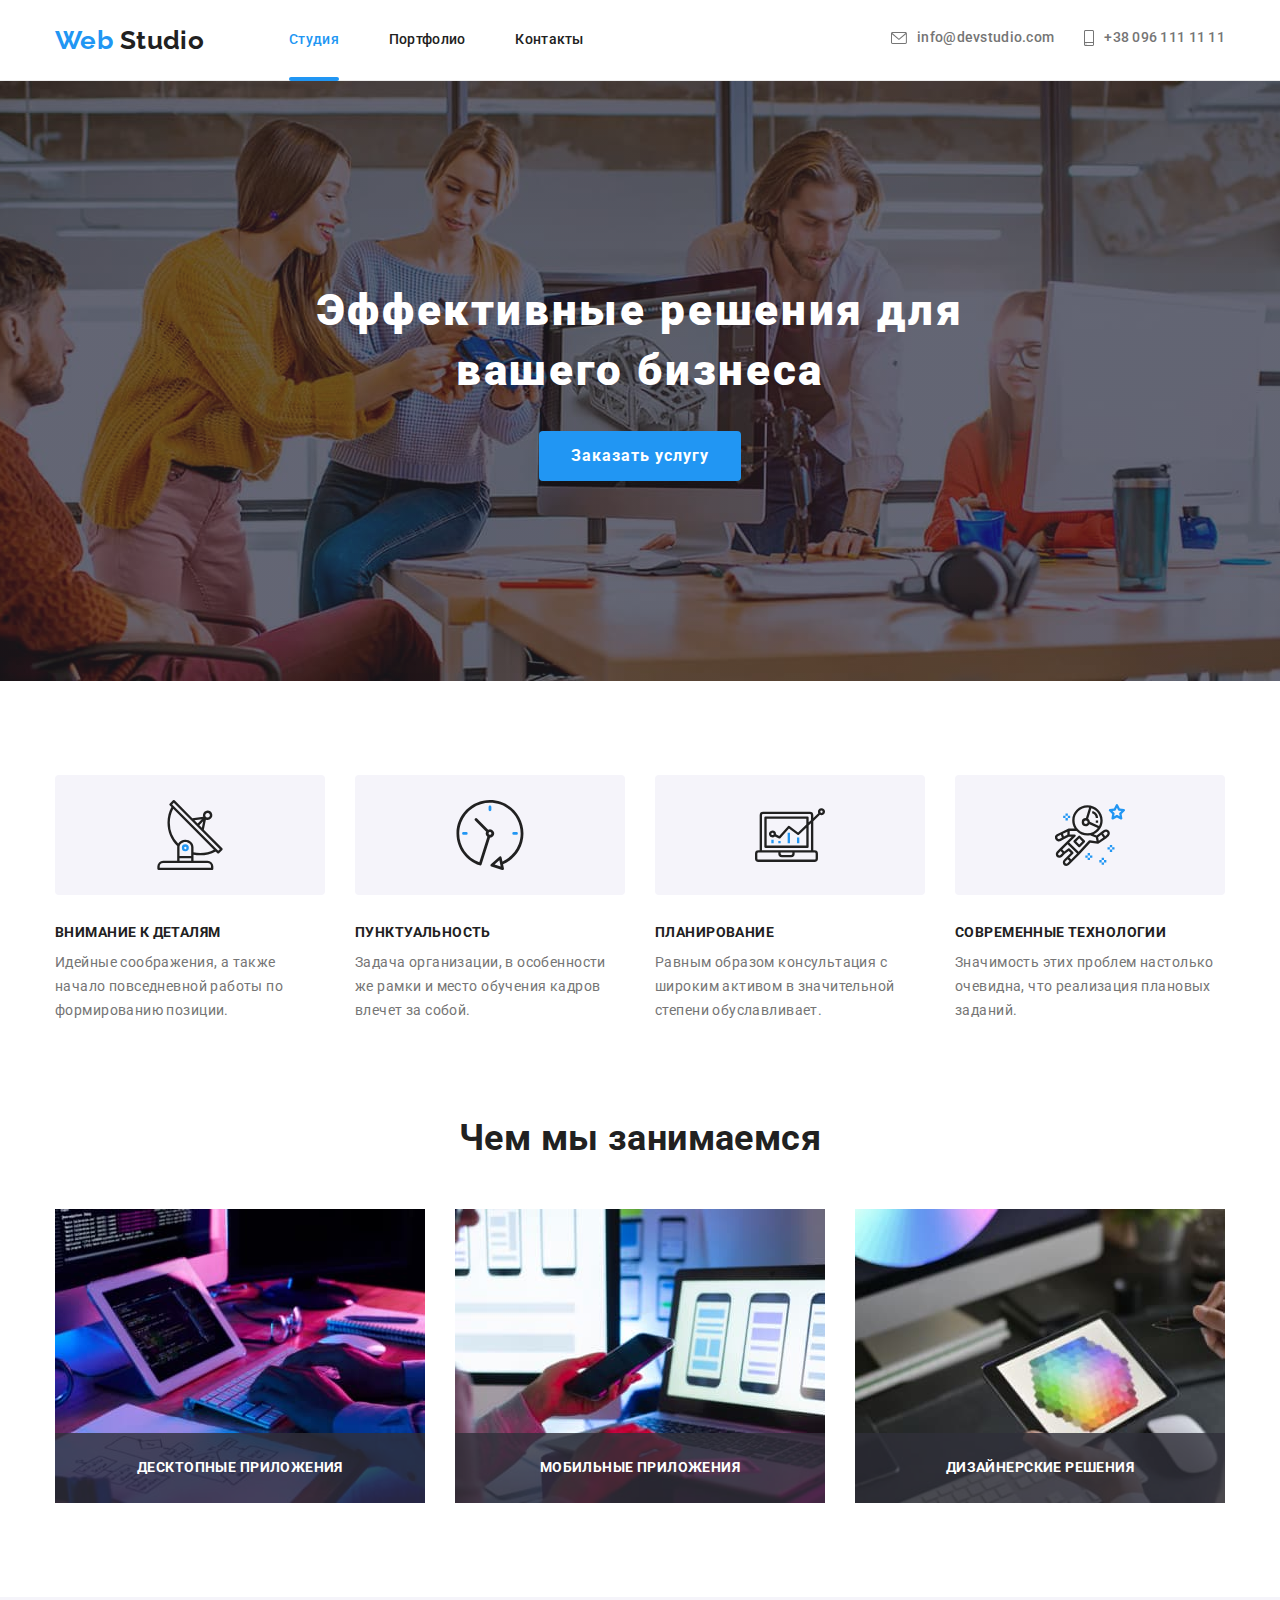
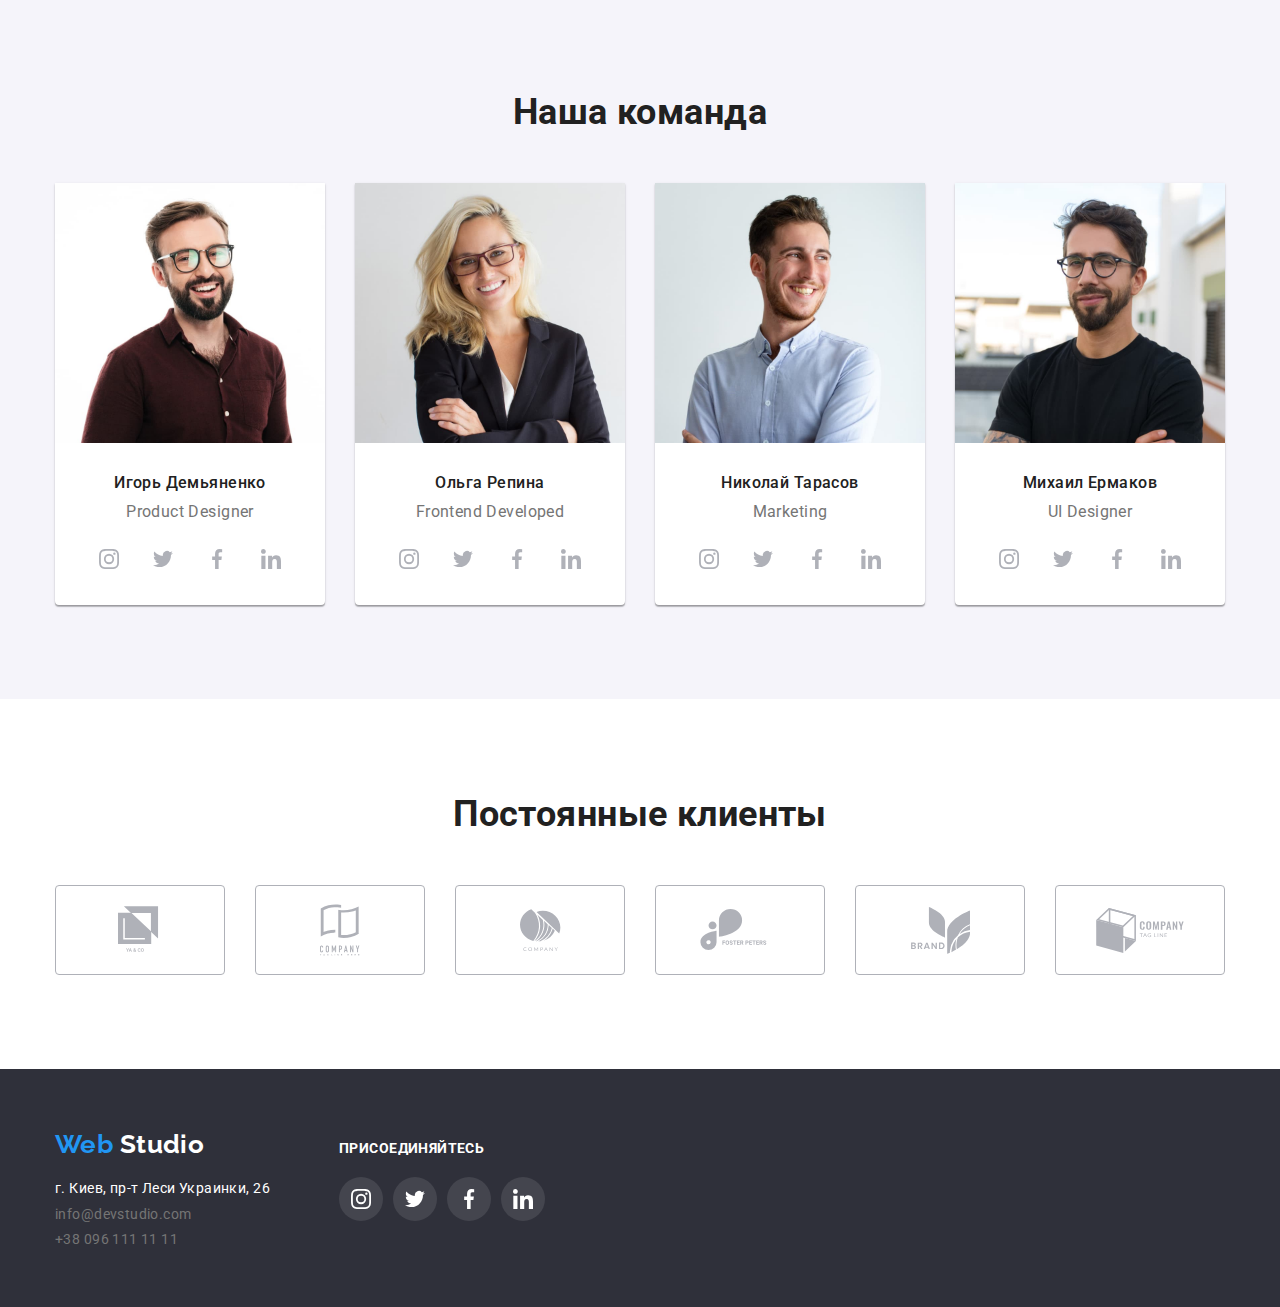
==== index.html @ 9956367d "Summary" ====
<!DOCTYPE html>
<html lang="ru">

<head>
  <meta charset="UTF-8">
  <meta name="viewport" content="width=device-width, initial-scale=1.0">
  <title>Студия</title>
  <link href="https://fonts.googleapis.com/css2?family=Raleway:wght@700&family=Roboto:wght@400;500;700;900&display=swap" rel="stylesheet">
  <link rel="stylesheet" href="https://cdnjs.cloudflare.com/ajax/libs/modern-normalize/0.7.0/modern-normalize.min.css">
  <link rel="stylesheet" href="./css/style.css">
  <script src="https://ajax.googleapis.com/ajax/libs/jquery/3.5.1/jquery.min.js"></script>
  <script src="./js/active-script.js"></script>
</head>

<body>
  <!-- Шапка сайта  -->
  <header class="page-header">

    <nav>
      <div class="container main-cont">
        <a href="./index.html" title="Logo" class="logo reset-link" lang="en"><span class="logo-color">Web</span> Studio</a>

        <ul class="menu reset-ul">
          <li class="items"><a href="./index.html" class="menu-link reset-link">Студия</a></li>
          <li class="items"><a href="./portfolio.html" class="menu-link reset-link">Портфолио</a></li>
          <li class="items"><a href="./" class="menu-link reset-link">Контакты</a></li>
        </ul>

        <ul class="contact reset-ul">
          <li class="items">
            <a href="mailto:info@devstudio.com" class="contact-link reset-link" lang="en">
              <svg class="icon-envelope">
                <use href="./images/sprite.svg#icon-envelope"></use>
              </svg> <span>info@devstudio.com</span></a>
          </li>
          <li class="items">
            <a href="tel:+380961111111" class="contact-link reset-link">
              <svg class="icon-smartphone">
                <use href="./images/sprite.svg#icon-smartphone"></use>
              </svg> <span>+38 096 111 11 11</span></a>
          </li>

        </ul>
      </div>
    </nav>
    <div class="header-line"></div>
  </header>
  <!-- Уникальный контент -->
  <main>
    <!-- Герой -->

    <section class="hero">
      <div class="hero-wrap">
        <h1 class="hero-title reset">
        Эффективные решения для вашего бизнеса
    </h1>

        <button type="button" class="button reset-button" data-modal-open>Заказать услугу</button>
      </div>
    </section>

    <section class="feature">
      <div class="container">
        <h2 class="reset-h indent visually-hidden">Особенности</h2>
        <ul class="feature-list reset-ul ">
          <li class="items">
            <div class="icon-items">
              <svg width="70" height="70">
                <use href="./images/sprite.svg#icon-antenna"></use>
              </svg>
            </div>

            <p class="feature-desc reset-p">Внимание к деталям</p>

            <p class="feature-text reset-p"> Идейные соображения, а также начало повседневной работы по формированию позиции.
            </p>
          </li>
          <li class="items">
            <div class="icon-items">
              <svg width="70" height="70">
                <use href="./images/sprite.svg#icon-clock"></use>
              </svg>
            </div>
            <p class="feature-desc reset-p">Пунктуальность</p>
            <p class="feature-text reset-p">
              Задача организации, в особенности же рамки и место обучения кадров влечет за собой.
            </p>
          </li>
          <li class="items">
            <div class="icon-items">
              <svg width="70" height="70">
                <use href="./images/sprite.svg#icon-diagram"></use>
              </svg>
            </div>
            <p class="feature-desc reset-p">Планирование</p>
            <p class="feature-text reset-p"> Равным образом консультация с широким активом в значительной степени обуславливает.
            </p>
          </li>
          <li class="items">
            <div class="icon-items">
              <svg width="70" height="70">
                <use href="./images/sprite.svg#icon-astronaut"></use>
              </svg>
            </div>
            <p class="feature-desc reset-p">Современные технологии</p>
            <p class="feature-text reset-p">Значимость этих проблем настолько очевидна, что реализация плановых заданий.
            </p>
          </li>
        </ul>
      </div>
    </section>

    <section class="box">
      <div class="container">
        <h2 class="reset indent">Чем мы занимаемся</h2>
        <ul class="box-list reset-ul">
          <li class="items">
            <div class="items-box-1">
            <img src="./images/box-1.jpg" alt="Десктопные приложения" width="370" height="294">
            <div class="items-box-2">
            <p class="items-box-2_title reset-p">Десктопные приложения</p>
          </div>
        </div>
        </li>
            <li class="items">
              <div class="items-box-1">
              <img src="./images/box-2.jpg" alt="Мобильные приложения" width="370" height="294">
              <div class="items-box-2">
             <p class="items-box-2_title reset-p">Мобильные приложения</p>
            </div>
            </div>
            </li>
              <li class="items">
                <div class="items-box-1">
                <img src="./images/box-3.jpg" alt="Дизайнерские решения" width="370" height="294">
                <div class="items-box-2">
               <p class="items-box-2_title reset-p">Дизайнерские решения</p>
              </div>
             </div>
               </li>
        </ul>
      </div>
    </section>

    <section class="team">
      <div class="container">
        <h2 class="reset indent">Наша команда</h2>
        <ul class="team-list reset-ul">
          <li class="team-style">
            <div>
              <img src="./images/teamcard-1.jpg" alt="Игорь Демьяненко" width="270" height="260">
            </div>
            <!-- Сделал div с помощью css можно будет легко задать стили, еще был вариант сделать список в списке.-->
            <div>
              <h3 class="team-title reset">Игорь Демьяненко</h3>
              <p class="team-text reset" lang="en">Product Designer</p>
            </div>
            <ul class="team-icon reset-ul">
              <li class="items">
                <a href="" class="team-icon-link reset-link">
                  <svg width="20" height="20">
                    <use href="./images/sprite.svg#icon-instagram"></use>
                  </svg>
                </a>
              </li>
              <li class="items">
                <a href="" class="team-icon-link reset-link">
                  <svg width="20" height="20">
                    <use href="./images/sprite.svg#icon-twitter"></use>
                  </svg>
                </a>
              </li>
              <li class="items">
                <a href="" class="team-icon-link reset-link">
                  <svg width="20" height="20">
                    <use href="./images/sprite.svg#icon-facebook"></use>
                  </svg>
                </a>
              </li>
              <li class="items">
                <a href="" class="team-icon-link reset-link">
                  <svg width="20" height="20">
                    <use href="./images/sprite.svg#icon-linkedin"></use>
                  </svg>
                </a>
              </li>
            </ul>
          </li>
          <li class="team-style">
            <div>
              <img src="./images/teamcard-2.jpg" alt="Ольга Репина" width="270" height="260">
            </div>

            <div>
              <h3 class="team-title reset">Ольга Репина</h3>
              <p class="team-text reset" lang="en">Frontend Developed</p>
            </div>
            <ul class="team-icon reset-ul">
              <li class="items">
                <a href="" class="team-icon-link reset-link">
                  <svg width="20" height="20">
                    <use href="./images/sprite.svg#icon-instagram"></use>
                  </svg>
                </a>
              </li>
              <li class="items">
                <a href="" class="team-icon-link reset-link">
                  <svg width="20" height="20">
                    <use href="./images/sprite.svg#icon-twitter"></use>
                  </svg>
                </a>
              </li>
              <li class="items">
                <a href="" class="team-icon-link reset-link">
                  <svg width="20" height="20">
                    <use href="./images/sprite.svg#icon-facebook"></use>
                  </svg>
                </a>
              </li>
              <li class="items">
                <a href="" class="team-icon-link reset-link">
                  <svg width="20" height="20">
                    <use href="./images/sprite.svg#icon-linkedin"></use>
                  </svg>
                </a>
              </li>
            </ul>
          </li>
          <li class="team-style">
            <div>
              <img src="./images/teamcard-3.jpg" alt="Николай Тарасов" width="270" height="260">
            </div>

            <div>
              <h3 class="team-title reset">Николай Тарасов</h3>
              <p class="team-text reset" lang="en">Marketing</p>
            </div>
            <ul class="team-icon reset-ul">
              <li class="items">
                <a href="" class="team-icon-link reset-link">
                  <svg width="20" height="20">
                    <use href="./images/sprite.svg#icon-instagram"></use>
                  </svg>
                </a>
              </li>
              <li class="items">
                <a href="" class="team-icon-link reset-link">
                  <svg width="20" height="20">
                    <use href="./images/sprite.svg#icon-twitter"></use>
                  </svg>
                </a>
              </li>
              <li class="items">
                <a href="" class="team-icon-link reset-link">
                  <svg width="20" height="20">
                    <use href="./images/sprite.svg#icon-facebook"></use>
                  </svg>
                </a>
              </li>
              <li class="items">
                <a href="" class="team-icon-link reset-link">
                  <svg width="20" height="20">
                    <use href="./images/sprite.svg#icon-linkedin"></use>
                  </svg>
                </a>
              </li>
            </ul>
          </li>
          <li class="team-style">
            <div>
              <img src="./images/teamcard-4.jpg" alt="Михаил Ермаков" width="270" height="260">
            </div>

            <div>
              <h3 class="team-title reset">Михаил Ермаков</h3>
              <p class="team-text reset" lang="en">UI Designer</p>
            </div>
            <ul class="team-icon reset-ul">
              <li class="items">
                <a href="" class="team-icon-link reset-link">
                  <svg width="20" height="20">
                    <use href="./images/sprite.svg#icon-instagram"></use>
                  </svg>
                </a>
              </li>
              <li class="items">
                <a href="" class="team-icon-link reset-link">
                  <svg width="20" height="20">
                    <use href="./images/sprite.svg#icon-twitter"></use>
                  </svg>
                </a>
              </li>
              <li class="items">
                <a href="" class="team-icon-link reset-link">
                  <svg width="20" height="20">
                    <use href="./images/sprite.svg#icon-facebook"></use>
                  </svg>
                </a>
              </li>
              <li class="items">
                <a href="" class="team-icon-link reset-link">
                  <svg width="20" height="20">
                    <use href="./images/sprite.svg#icon-linkedin"></use>
                  </svg>
                </a>
              </li>
            </ul>
          </li>
        </ul>

      </div>
    </section>
    <section class="client">
      <div class="container">
        <h2 class="indent reset">Постоянные клиенты</h2>

        <ul class="client-list reset-ul">
          <li class="items">
            <a href="" class="client-list-link reset-link">
              <svg width="44.27" height="49.23">
                <use href="./images/sprite.svg#icon-logo-1"></use>
              </svg>
            </a>
          </li>
          <li class="items">
            <a href="" class="client-list-link reset-link">
              <svg width="40" height="52">
                <use href="./images/sprite.svg#icon-logo-2"></use>
              </svg>
            </a>
          </li>
          <li class="items">
            <a href="" class="client-list-link reset-link">
              <svg width="41" height="42.6">
                <use href="./images/sprite.svg#icon-logo-3"></use>
              </svg>
            </a>
          </li>
          <li class="items">
            <a href="" class="client-list-link reset-link">
              <svg width="79.66" height="42.02">
                <use href="./images/sprite.svg#icon-logo-4"></use>
              </svg>
            </a>
          </li>
          <li class="items">
            <a href="" class="client-list-link reset-link">
              <svg width="59" height="47">
                <use href="./images/sprite.svg#icon-logo-5"></use>
              </svg>
            </a>
          </li>
          <li class="items">
            <a href="" class="client-list-link reset-link">
              <svg width="88.48" height="45.44">
                <use href="./images/sprite.svg#icon-logo-6"></use>
              </svg>
            </a>
          </li>
        </ul>
      </div>
    </section>
  </main>
  <footer>
    <div class="footer">
      <div>
        <a href="./index.html" class="logo-footer reset-link" lang="en"><span class="logo-color">Web</span> Studio</a>
        <address>

        <ul class="reset-ul">
            <li class="contact-text">г. Киев, пр-т Леси Украинки, 26</li>
            <li class="marg"><a href="mailto:info@devstudio.com" class="contact-link reset-link" lang="en"> info@devstudio.com </a></li>
            <li class="marg"><a href="tel:+380961111111" class="contact-link reset-link"> +38 096 111 11 11 </a></li></ul>
    </address>
      </div>
      <div class="social">
        <b class="social-title reset">присоединяйтесь</b>
        <ul class="social-list reset-ul">
          <li class="items">
            <a href="" class="social-link reset-link">
              <svg width="20" height="20">
                <use href="./images/sprite.svg#icon-instagram"></use>
              </svg>
            </a>
          </li>
          <li class="items">
            <a href="" class="social-link reset-link">
              <svg width="20" height="20">
                <use href="./images/sprite.svg#icon-twitter"></use>
              </svg>
            </a>
          </li>
          <li class="items">
            <a href="" class="social-link reset-link">
              <svg width="20" height="20">
                <use href="./images/sprite.svg#icon-facebook"></use>
              </svg>
            </a>
          </li>
          <li class="items">
            <a href="" class="social-link reset-link">
              <svg width="20" height="20">
                <use href="./images/sprite.svg#icon-linkedin"></use>
              </svg>
            </a>
          </li>
        </ul>

      </div>
    </div>

  </footer>
  <div class="backdrop is-hidden" data-modal>
    <div class="modal">
        <button type="button" class="close-modal" data-modal-close>
          <svg width="11" height="11">
            <use href="./images/sprite.svg#icon-close"></use>
          </svg>
        </button>
      
      
    </div>
  </div>
  <script src="./js/modal.js"></script>
</body>

</html>
---- css/style.css ----
/* Ширина сайта 1600px  */
/* Ширина портфолио 1170px */
/* Отступы портфолио margin 215px */

:root {
 --primary-text-color:#757575;
--bg-color:#ffffff;
--title-text-color:#212121;
--accent-color:#2196F3;
--button-color:#ffffff;
--bg-footer:#2F303A;

}

body
{
background-color: var(--bg-color);
color: var(--primary-text-color);
font-family: 'Roboto', sans-serif;
font-size: 14px;
line-height: 1.17;
letter-spacing: 0.03em;
}

footer {
background-color: var(--bg-footer);
}

img {
display: block;
}
/* Сброс стилей списка */
.reset-ul {
padding: 0;
margin: 0;
list-style-type: none;
} 

/* Сброс стилей  */
:focus {
    outline: none;
}

.reset {
    padding: 0;
    margin: 0;     
}

.reset-link {

    text-decoration: none;   
}

.reset-button {
    border:0;
}

.reset-h {
margin:0;
padding:0;

}

.reset-p {
margin:0;
padding:0;

}
/* Можно было сделать сброс по тегам, или еще проще подключить  reset.css */

.visually-hidden {
    position: absolute !important;
    clip: rect(1px 1px 1px 1px); /* IE6, IE7 */
    clip: rect(1px, 1px, 1px, 1px);
    padding:0 !important;
    border:0 !important;
    height: 1px !important; 
    width: 1px !important; 
    overflow: hidden;}
    
address {

    font-style: normal;  
}

/* Временно дял красоты */

.page-header {
border-bottom: 1px solid #ECECEC;
}

.logo {

   color: var(--title-text-color); 

   font-family: 'Raleway', sans-serif;
   font-weight:700;
   font-size: 26px;
   line-height: 1.19;
}
.logo-color {

color:var(--accent-color); 

}
.main-cont {
display: flex;
align-items: center;


}
.menu {
display: flex;
margin-left: 85px;

    
font-weight: 500;
font-size: 14px;
line-height: 1.14;
letter-spacing: 0.02em;
}

.menu .items:not(:last-child) {
margin-right: 50px;
}

.menu-link {
padding-left: 0;
display: block;
padding-top: 32px;
padding-bottom: 32px;
 color: var(--title-text-color);
}

.menu .items {
position: relative;
}

.menu-link:hover::after{
display:inherit;
content: '';
background-color: #2196F3;
}

.menu .active {
    color:var(--accent-color);
}

.menu .active::after {
    display:inherit;
    content: '';
    width: 100%;
    height: 4px;
    background-color: #2196F3;
    border-radius: 2px;
    position: absolute;
    bottom: -1px;
}


.menu-link:hover, .menu-link:focus {
color: var(--accent-color);
transition: color 250ms cubic-bezier(0.4, 0, 0.2, 1);

}
/* .menu-link:active {
    color: var(--accent-color);  
} */

.contact {
display: flex;
margin-left: auto;

font-weight: 500;
font-size: 14px;
line-height: 1.14;
letter-spacing: 0.02em;
}

.contact .items + .items {
    margin-left: 30px;
}

.contact-link  {
display: inline-flex;
align-items: center;
color: var(--primary-text-color);
fill:#757575


}
.contact-link:hover, contact-link:focus {
color:var(--accent-color);
fill:#2196F3;
transition: color 250ms cubic-bezier(0.4, 0, 0.2, 1), fill 250ms cubic-bezier(0.4, 0, 0.2, 1);

}
.contact-text {
color:#ffffff;  

line-height: 1.17;
}

.hero
{
    max-width: 1600px;
    min-height: 600px;
    margin-left: auto;
    margin-right: auto;
    background-image: linear-gradient(to right, rgba(47, 48, 58, 0.4),rgba(47, 48, 58, 0.4)), url(../images/header.jpg);
    background-color: black;
    background-repeat: no-repeat;
    background-position: center;
    background-size: cover;
    text-align: center;
    display: flex;

}
.hero-wrap {
    max-width: 696px;
    margin: auto;
    padding:0 15px;
}

.hero-title {
margin-top: 0;
margin-bottom: 30px;
color:#ffffff;

font-weight: 900;
font-size: 44px;
line-height: 1.36;
letter-spacing: 0.06em;
}

.portfolio-title {
margin-top: 0;
margin-bottom: 30px;
color:#ffffff;

font-weight: 900;
font-size: 44px;
line-height: 1.36;
letter-spacing: 0.06em;
text-align: center;
}

/* Мне кажется логичней и удобней так сделать, у нас h2  одинаковый на всех страницах 
Но если нужно можно создать отдельных класс   */
h2 {
color: var(--title-text-color);
font-weight: 700;
font-size: 36px;
line-height: 1.17;
text-align: center;
}

.feature-title {
color: var(--title-text-color);

font-weight: 700;
line-height: 1.14;


}
.feature-desc {
color: var(--title-text-color);
font-weight: 700;
line-height: 1.14;
text-transform: uppercase;

margin-bottom:10px;
}

.feature-text {
line-height: 1.714;
}

.box-title {
color:#ffffff;  
font-weight: 700;
line-height: 1.14;
text-transform: uppercase;
}
.team-title {
display: block;
margin-top: 30px;
color: var(--title-text-color);

font-weight: 500;
font-size: 16px;
line-height: 1.19;

}
.team-text {
display: block;
margin-top:10px;
margin-bottom: 16px;
font-size: 16px;
line-height: 1.19;

}


.button {
display: inline-block;
min-width: 200px;
padding-left: 32px;
padding-right: 32px;
padding-top:10px;
padding-bottom: 10px;
border-radius: 4px;
color:var(--button-color);
background-color: var(--accent-color);

font-weight: 700;
font-size: 16px;
line-height: 1.9;
letter-spacing: 0.06em;

}

.button:hover, .button:focus {
cursor: pointer;
}

.menu-button {
padding:6px 22px;
background: #F5F4FA;
border-radius: 4px;
font-weight: 500;
font-size: 16px;
line-height:1.625;

color: #212121;
}

.project-title {
color:var(--title-text-color);
font-weight: 700;
font-size: 18px;
line-height: 2;
letter-spacing: 0.06em;
}


.menu-filter button {
background-color: #F5F4FA;
color:#212121;
cursor: pointer;

}

 .menu-filter button:hover, .menu-filter button:focus{
background-color: var(--accent-color);
color: var(--button-color);
}

.menu-filter {
    display: flex;
    justify-content: center;
}

.menu-filter .items + .items{
    margin-left:8px;
}
.project{
    margin-top: 50px;
    
}
.project-text {
color: var(--primary-text-color);
font-size: 16px;
line-height: 1.9;

}

.project-desc {
color:#ffffff;

font-size: 18px;
line-height: 1.6;
}

.logo-footer {
display: block;
margin-bottom: 20px;
font-family: 'Raleway', sans-serif;
font-weight:700;
font-size: 26px;
line-height: 1.19;

color: #ffffff;
}

.feature-list, .box-list, .client-list, .team-list {
display: flex;
}

/* Классы одинаковые, можно прописать в одну строку */
/* .box-list {
    display: flex;
    padding-top: 50px;
    }

    .client-list {
        display: flex;
        padding-top: 50px;
    }
    .team-list {
        display: flex;
        padding-top: 50px;
    
    } */


.feature-list .items + .items {

margin-left: 30px;
}
/* .feature-list .items:not(:first-child)
{
    margin-left: 30px;

} */


.box {
    padding-top:94px;
    padding-bottom:94px;
    text-align: center;
}

.team {
    padding-top:94px; 
    padding-bottom:94px;
    text-align: center;
    background-color: #F5F4FA;

}
.feature {
    padding-top:94px; 
}
.client {
    padding-top: 94px;
    padding-bottom: 94px;
}

.portfolio {
padding-top:94px; 
padding-bottom:94px;

}

.container {
width: 1200px;
margin-left: auto;
margin-right: auto;
padding-left: 15px;
padding-right: 15px;

}


.box-list .items {
width: calc((100% - 60px)/3); 
}

.box-list .items + .items {
margin-left:30px;
}

.indent {
    margin-bottom: 50px;
}

.client-list .items + .items {
margin-left:30px; 
}


.team-icon {
    display: flex;
    justify-content: center;
    margin-bottom: 24px;

}
/* .team {
    text-align: center;
    background-color: #F5F4FA;
} */

.team-style {
    width: calc((100% - 90px)/4);
    background-color: var(--bg-color);
    box-shadow: 0px 1px 3px rgba(0, 0, 0, 0.12), 0px 1px 1px rgba(0, 0, 0, 0.14), 0px 2px 1px rgba(0, 0, 0, 0.2);
    border-radius: 0px 0px 4px 4px;
}

.team-style:not(:last-child) {
    margin-right: 30px;
}



/* Футер */
.footer {
display: flex;
align-items: baseline;
width: 1200px;
margin-left: auto;
margin-right: auto;
padding-left: 15px;
padding-right: 15px;
padding-top: 60px;
padding-bottom: 60px;
}

.marg {
margin-top: 9px;

}

.social-list {
display: flex;

}

.social-list .items + .items {
    margin-left:10px;
    
}

.social {
margin-left:69px;
}

.social-title {
display: block;
padding-bottom: 20px;
color:#ffffff;  
font-weight: 700;
line-height: 1.14;
text-transform: uppercase;
}

.project-list {
    display: flex;
    flex-wrap: wrap;
    
}


.project-items {
width: calc((100% - 60px)/3);
margin-right: 30px;
margin-bottom: 30px;
}

.project-items:nth-child(3n){
    margin-right: 0;
} 

 .project-items:nth-last-child(-n+3) {
    margin-bottom: 0;
   
} 
.project-block {
    margin: 20px 24px;
}

.project-items-link {
    display: inline-block;
    border: 1px solid #EEEEEE;
    }

.project-items-link:hover, .project-items-link:focus {

box-shadow: 0px 1px 1px rgba(0, 0, 0, 0.12), 0px 4px 4px rgba(0, 0, 0, 0.06), 1px 4px 6px rgba(0, 0, 0, 0.16);
}
/* Svg sprite все эти с параметры можно было прописать в inline svg, но я решил прописать в  css для практики  */

.icon-smartphone {
width: 10px;
height: 16px;
margin-right: 10px;

}

.icon-envelope{
    width: 16px;
    height: 12px;  
    margin-right: 10px;
}

/*   Стили для контейнера Особенности */
.icon-items {
    width: 270px;
    height: 120px;
    display: inline-flex;
    align-items: center;
    justify-content: center;
    background: #F5F4FA;
    border-radius: 4px;
    margin-bottom: 30px;
}

/* Стили для ссылок соц.сетей наша команда и футер  */

.social-link {
width: 44px;
height: 44px;
display: inline-flex;
align-items: center;
justify-content: center;
background-color: rgba(255, 255, 255, 0.1);
border-radius: 50%;
fill:#ffffff;
}

.social-link:hover, .social-link:focus {
    background-color: #2196F3;
    fill:#ffffff;
    transition: background-color 250ms cubic-bezier(0.4, 0, 0.2, 1), fill 250ms cubic-bezier(0.4, 0, 0.2, 1);

}

.team-icon-link {
    width: 44px;
    height: 44px;
    display: inline-flex;
    align-items: center;
    justify-content: center;
    fill:#afb1b8;
   
}

.team-icon-link:hover, .team-icon-link:focus {
    fill:#FFFFFF;
    background-color: #2196F3;
    border-radius: 50%;
    transition: background-color 250ms cubic-bezier(0.4, 0, 0.2, 1),
    fill 250ms cubic-bezier(0.4, 0, 0.2, 1);
}

.team-icon .items + .items {
    margin-left:10px;
}

.client-list-link {
    width: 170px;
    height: 90px;
    display: inline-flex;
    align-items: center;
    justify-content: center;
    border: 1px solid #AFB1B8;
    border-radius: 4px;
    fill:#afb1b8;
    
}

.client-list-link:hover, .client-list-link :focus {
    fill:#2196F3;
    border-color: #2196F3;
    transition: border-color 250ms cubic-bezier(0.4, 0, 0.2, 1),
    fill 250ms cubic-bezier(0.4, 0, 0.2, 1);
}

.items-box-1 {
    position: relative;
}

.items-box-2 {
    position: absolute;
    width: 100%;
    min-height: 70px;
    background-color:rgba(47, 48, 58, 0.8);
    bottom: 0;
    display: flex;
    align-items: center;
    justify-content: center;
}

.items-box-2_title {
color:#ffffff;
font-weight: 700;
text-transform: uppercase;
line-height: 1.14;
}

.project-items_images {
position: relative;
overflow: hidden;

}

.project-items_text {
    position: absolute;
    top: 0;
    width: 100%;
    height: 100%;
    background: rgba(33, 150, 243, 0.9);
    display: flex;
    align-items: center;
    justify-content: center;
    padding-left: 24px;
    padding-right: 24px;
    transform: translateY(100%);
    transition: transform 250ms cubic-bezier(0.4, 0, 0.2, 1);
    
}

.project-items-link:hover .project-items_text,
.project-items-link:focus .project-items_text {
    transform: translateY(0%);
}

/* Модальное окно */

.backdrop {
position: fixed;
top:0;
left:0;
width: 100%;
height: 100%;
background-color: rgba(0, 0, 0, 0.2);
opacity: 1;
transition: opacity 250ms cubic-bezier(0.4, 0, 0.2, 1);
}

.modal {
position: absolute;
width: 528px;
height: 581px;
top:50%;
left:50%;
background-color: #FFFFFF;
box-shadow: 0px 1px 3px rgba(0, 0, 0, 0.12), 0px 1px 1px rgba(0, 0, 0, 0.14), 0px 2px 1px rgba(0, 0, 0, 0.2);
border-radius: 4px;
transform: translate(-50%,-50%) scale(1);
transition: transform 250ms cubic-bezier(0.4, 0, 0.2, 1);
}

.backdrop.is-hidden {
opacity: 0;
pointer-events: none;
}

.backdrop.is-hidden .modal {
transform: translate(-50%,-50%) scale(0.2);
}

.close-modal {
position: absolute;
width: 30px;
height:30px;
top:0;
right:0;
margin-top: 8px;
margin-right: 8px;
display: flex;
align-items: center;
justify-content: center;
background-color:#ffffff;
border: 1px solid rgba(0, 0, 0, 0.1);
border-radius: 50%;
cursor: pointer;
}
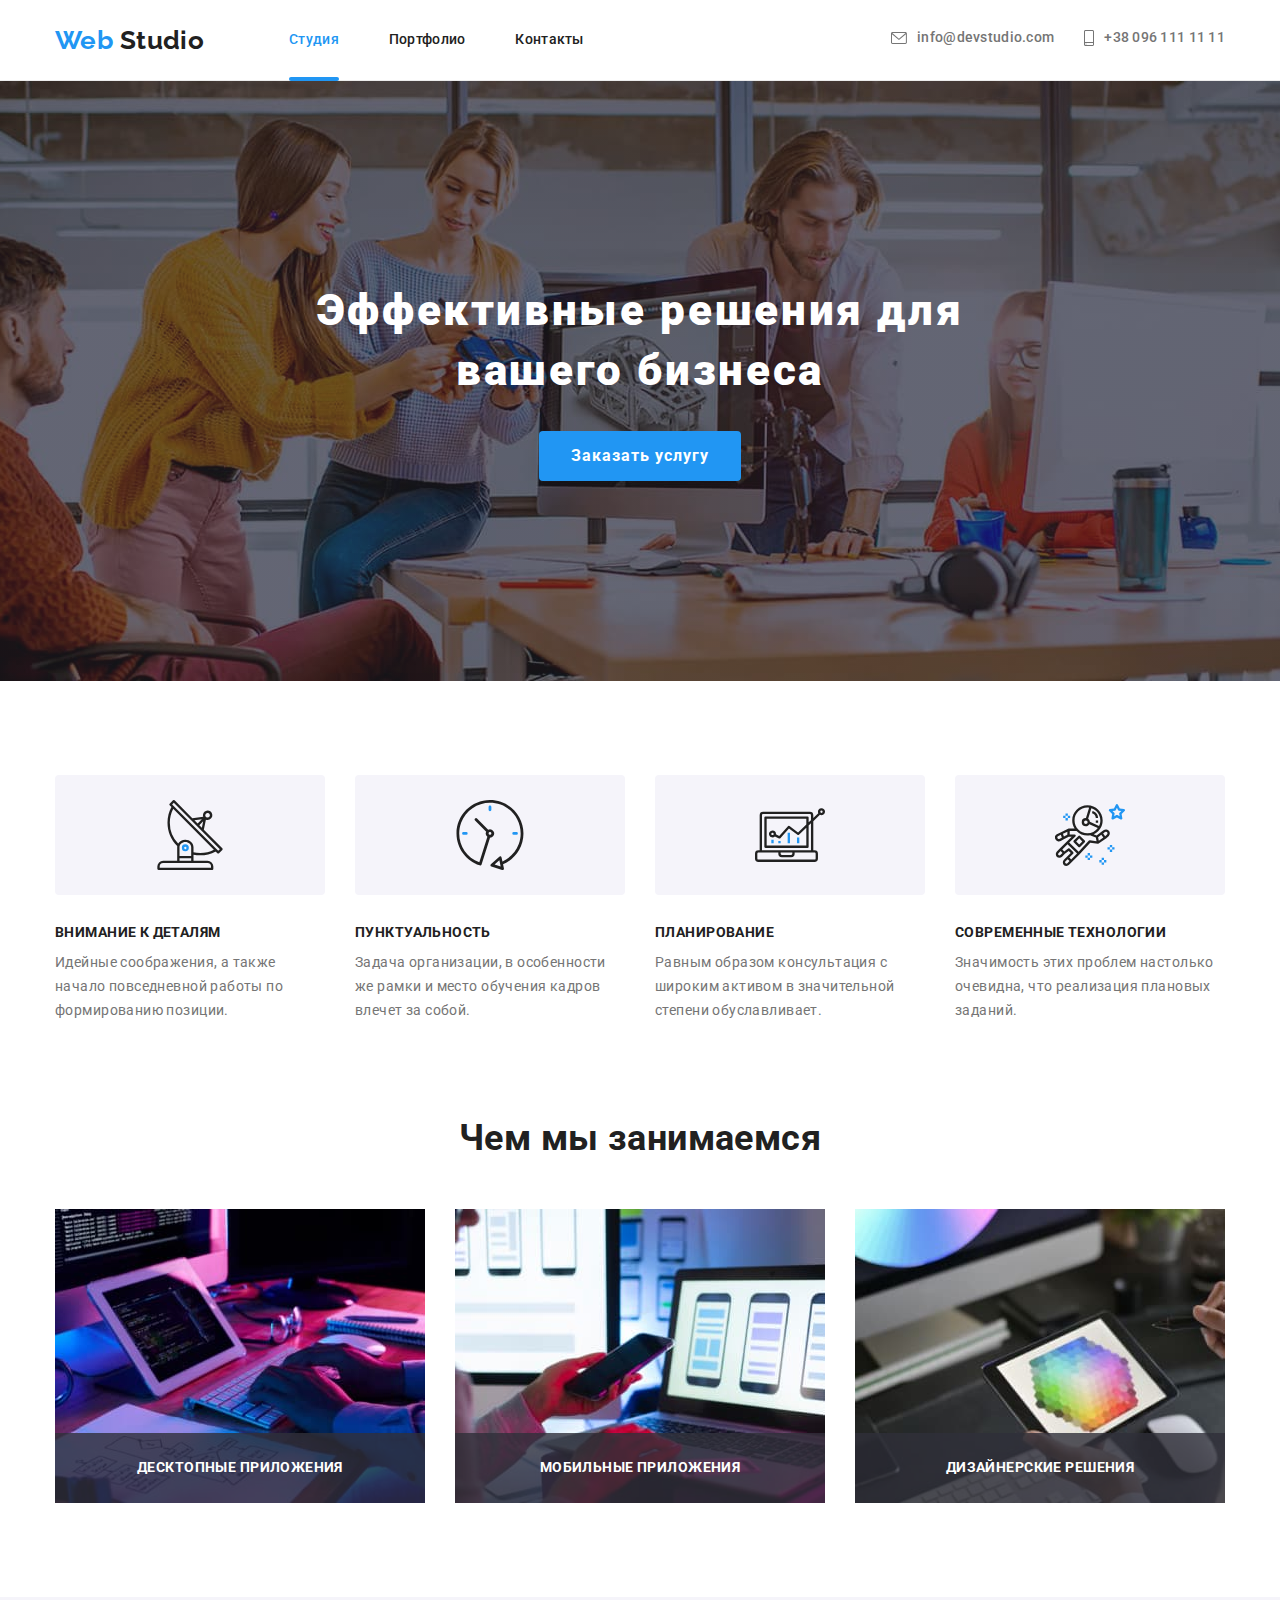
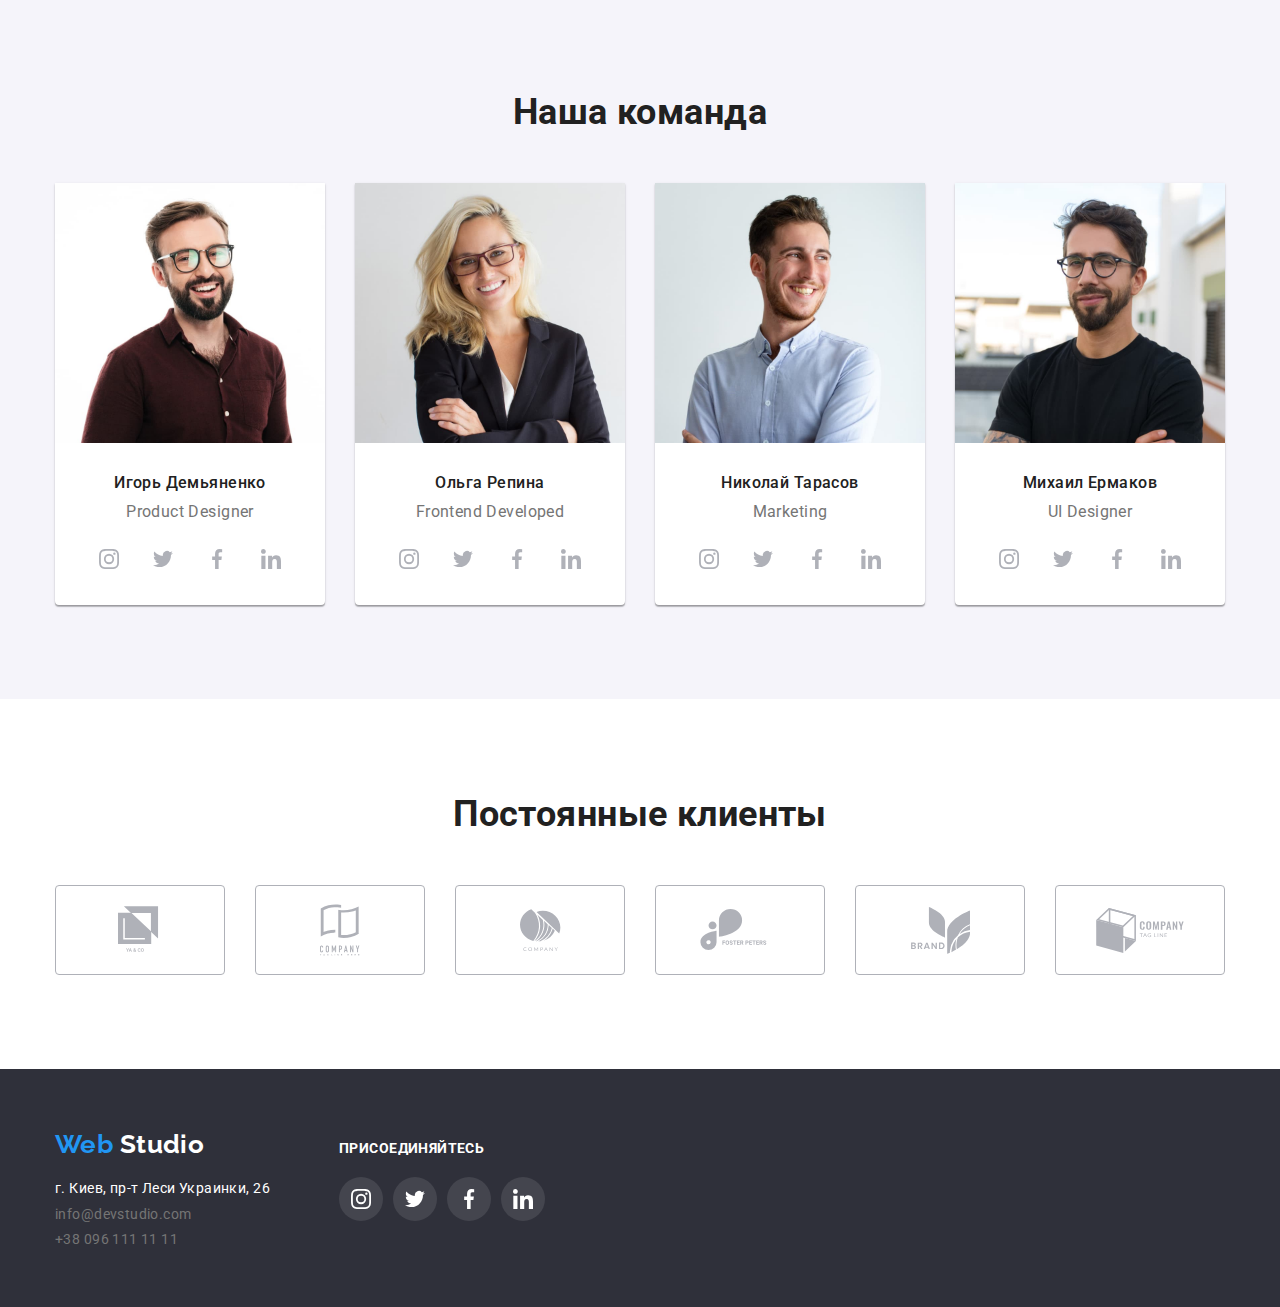
==== commit a2d47018: "Summary" ====
--- a/index.html
+++ b/index.html
@@ -417,8 +417,15 @@
             <use href="./images/sprite.svg#icon-close"></use>
           </svg>
         </button>
-      
-      
+    </div>
+    <div class="footer-form">
+      <b class="social-title reset">Подпишитесь на рассылку</b>
+      <form action="" class="footer-form-action">
+        <input type="email" name="mail" id="mail" placeholder="E-mail"> 
+        <button type="button" class="button reset-button">Подписаться  <svg width="24" height="24" class="footer-botton_icon">
+          <use href="./images/sprite.svg#icon-send"></use>
+        </svg> </button>
+      </form>
     </div>
   </div>
   <script src="./js/modal.js"></script>
--- a/css/style.css
+++ b/css/style.css
@@ -129,7 +129,8 @@
 display: block;
 padding-top: 32px;
 padding-bottom: 32px;
- color: var(--title-text-color);
+color: var(--title-text-color);
+transition: color 250ms cubic-bezier(0.4, 0, 0.2, 1);
 }
 
 .menu .items {
@@ -155,12 +156,12 @@
     border-radius: 2px;
     position: absolute;
     bottom: -1px;
+    left:0;
 }
 
 
 .menu-link:hover, .menu-link:focus {
 color: var(--accent-color);
-transition: color 250ms cubic-bezier(0.4, 0, 0.2, 1);
 
 }
 /* .menu-link:active {
@@ -185,14 +186,14 @@
 display: inline-flex;
 align-items: center;
 color: var(--primary-text-color);
-fill:#757575
-
-
-}
+fill:#757575;
+transition: color 250ms cubic-bezier(0.4, 0, 0.2, 1), fill 250ms cubic-bezier(0.4, 0, 0.2, 1);
+
+}
+
 .contact-link:hover, contact-link:focus {
 color:var(--accent-color);
 fill:#2196F3;
-transition: color 250ms cubic-bezier(0.4, 0, 0.2, 1), fill 250ms cubic-bezier(0.4, 0, 0.2, 1);
 
 }
 .contact-text {
@@ -326,16 +327,23 @@
 
 .menu-button {
 padding:6px 22px;
-background: #F5F4FA;
+background-color: #F5F4FA;
+color:#212121;
 border-radius: 4px;
 font-weight: 500;
 font-size: 16px;
 line-height:1.625;
-
-color: #212121;
-}
-
+cursor: pointer;
+transition: color 250ms cubic-bezier(0.4, 0, 0.2, 1), background-color 250ms cubic-bezier(0.4, 0, 0.2, 1);
+}
+
+.menu-button:hover, .menu-button:focus{
+    background-color: var(--accent-color);
+    color: var(--button-color);
+    }
+    
 .project-title {
+margin-bottom: 4px;
 color:var(--title-text-color);
 font-weight: 700;
 font-size: 18px;
@@ -343,18 +351,6 @@
 letter-spacing: 0.06em;
 }
 
-
-.menu-filter button {
-background-color: #F5F4FA;
-color:#212121;
-cursor: pointer;
-
-}
-
- .menu-filter button:hover, .menu-filter button:focus{
-background-color: var(--accent-color);
-color: var(--button-color);
-}
 
 .menu-filter {
     display: flex;
@@ -462,9 +458,9 @@
 }
 
 
-.box-list .items {
+/* .box-list .items {
 width: calc((100% - 60px)/3); 
-}
+} */
 
 .box-list .items + .items {
 margin-left:30px;
@@ -616,12 +612,13 @@
 background-color: rgba(255, 255, 255, 0.1);
 border-radius: 50%;
 fill:#ffffff;
+transition: background-color 250ms cubic-bezier(0.4, 0, 0.2, 1), fill 250ms cubic-bezier(0.4, 0, 0.2, 1);
 }
 
 .social-link:hover, .social-link:focus {
     background-color: #2196F3;
     fill:#ffffff;
-    transition: background-color 250ms cubic-bezier(0.4, 0, 0.2, 1), fill 250ms cubic-bezier(0.4, 0, 0.2, 1);
+ 
 
 }
 
@@ -632,6 +629,10 @@
     align-items: center;
     justify-content: center;
     fill:#afb1b8;
+    border-radius: 50%;
+    /* transition: fill 250ms cubic-bezier(0.4, 0, 0.2, 1); */
+    transition: background-color 250ms cubic-bezier(0.4, 0, 0.2, 1),
+    fill 250ms cubic-bezier(0.4, 0, 0.2, 1);
    
 }
 
@@ -639,8 +640,6 @@
     fill:#FFFFFF;
     background-color: #2196F3;
     border-radius: 50%;
-    transition: background-color 250ms cubic-bezier(0.4, 0, 0.2, 1),
-    fill 250ms cubic-bezier(0.4, 0, 0.2, 1);
 }
 
 .team-icon .items + .items {
@@ -656,14 +655,14 @@
     border: 1px solid #AFB1B8;
     border-radius: 4px;
     fill:#afb1b8;
+    transition: border-color 250ms cubic-bezier(0.4, 0, 0.2, 1),
+    fill 250ms cubic-bezier(0.4, 0, 0.2, 1);
     
 }
 
 .client-list-link:hover, .client-list-link :focus {
     fill:#2196F3;
     border-color: #2196F3;
-    transition: border-color 250ms cubic-bezier(0.4, 0, 0.2, 1),
-    fill 250ms cubic-bezier(0.4, 0, 0.2, 1);
 }
 
 .items-box-1 {
@@ -697,6 +696,7 @@
 .project-items_text {
     position: absolute;
     top: 0;
+    left:0;
     width: 100%;
     height: 100%;
     background: rgba(33, 150, 243, 0.9);
@@ -743,6 +743,7 @@
 
 .backdrop.is-hidden {
 opacity: 0;
+visibility: hidden;
 pointer-events: none;
 }
 
@@ -765,4 +766,28 @@
 border: 1px solid rgba(0, 0, 0, 0.1);
 border-radius: 50%;
 cursor: pointer;
+}
+
+.footer-form-action .button {
+    display: inline-flex;
+    justify-content: center;
+    align-items: center;
+    margin-left: 12px;
+}
+
+
+.footer-form-action input {
+min-width: 358px;
+min-height: 50px;
+border: 1px solid rgba(165, 165, 165, 0.3);
+border-radius: 4px;
+background: transparent;
+padding-left: 16px;
+color: var(--button-color);
+}
+
+.footer-botton_icon {
+margin-left: 10px;
+fill:#ffffff;
+
 }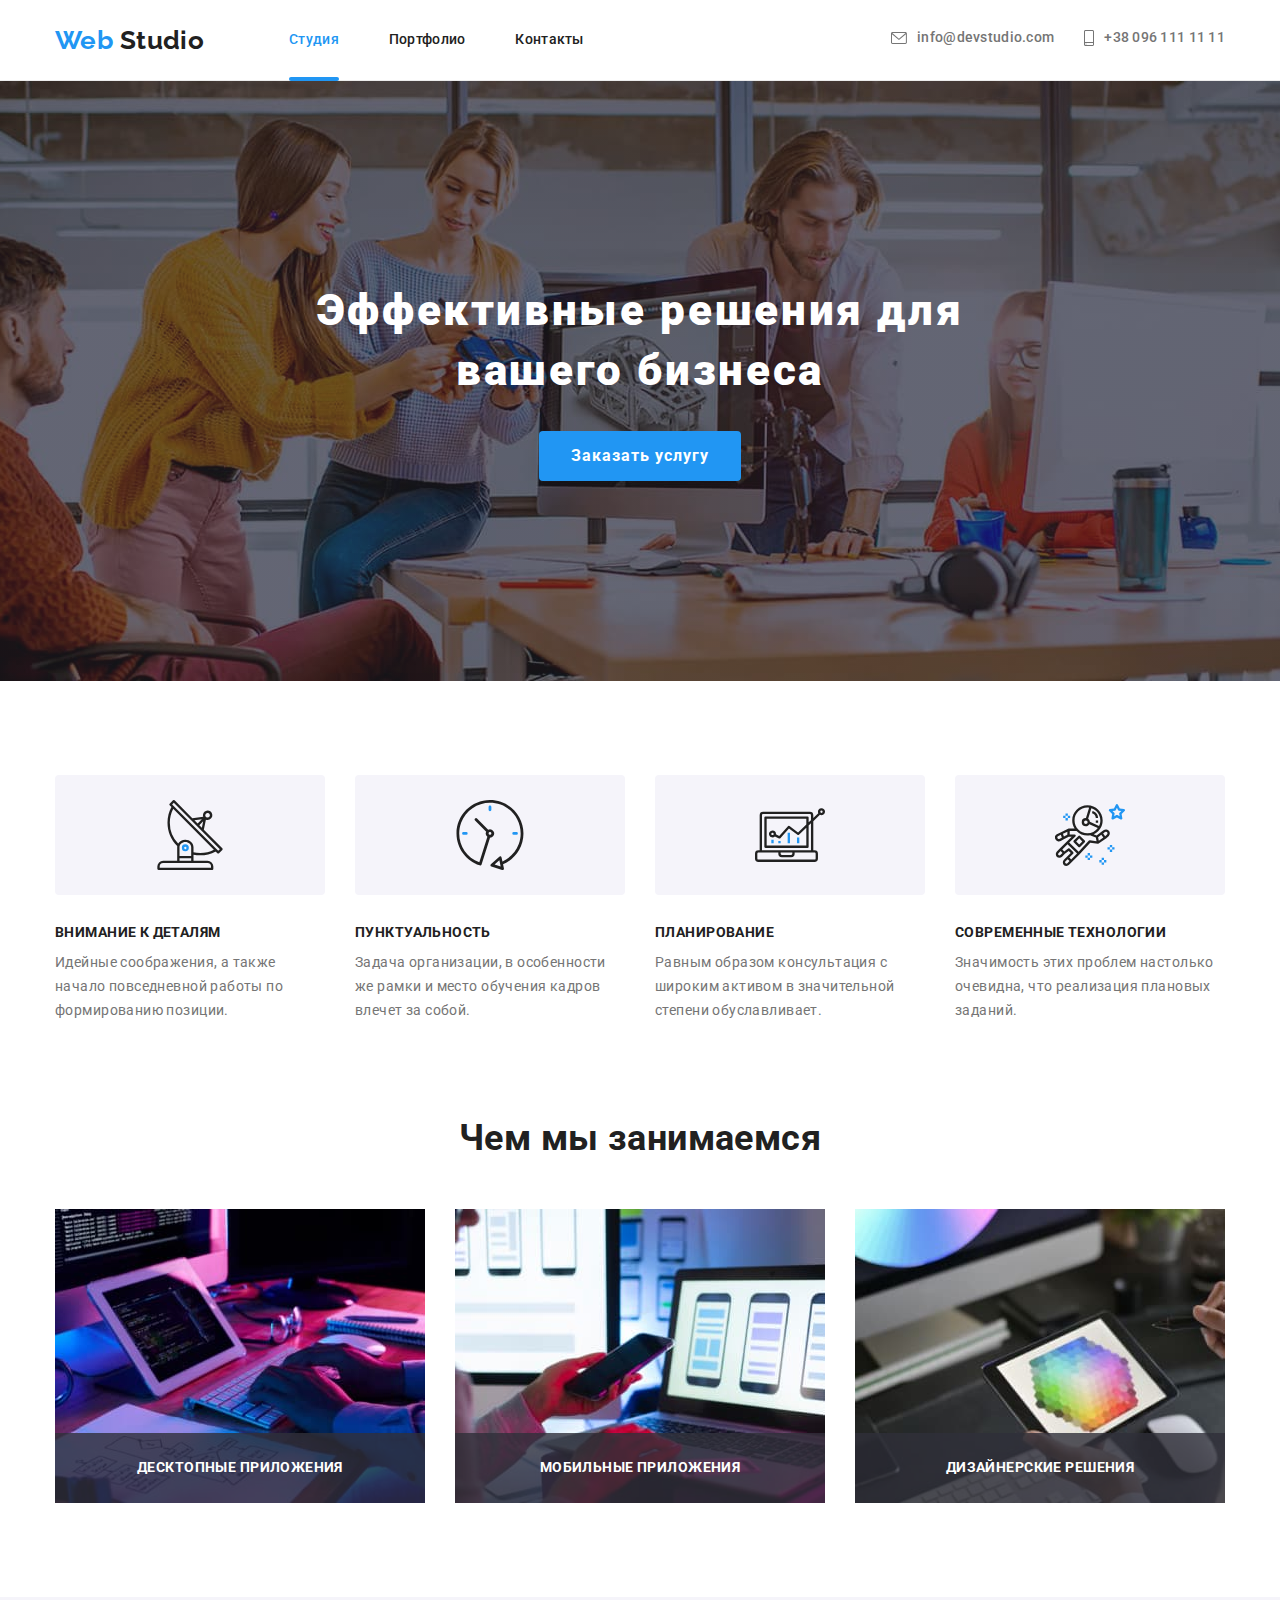
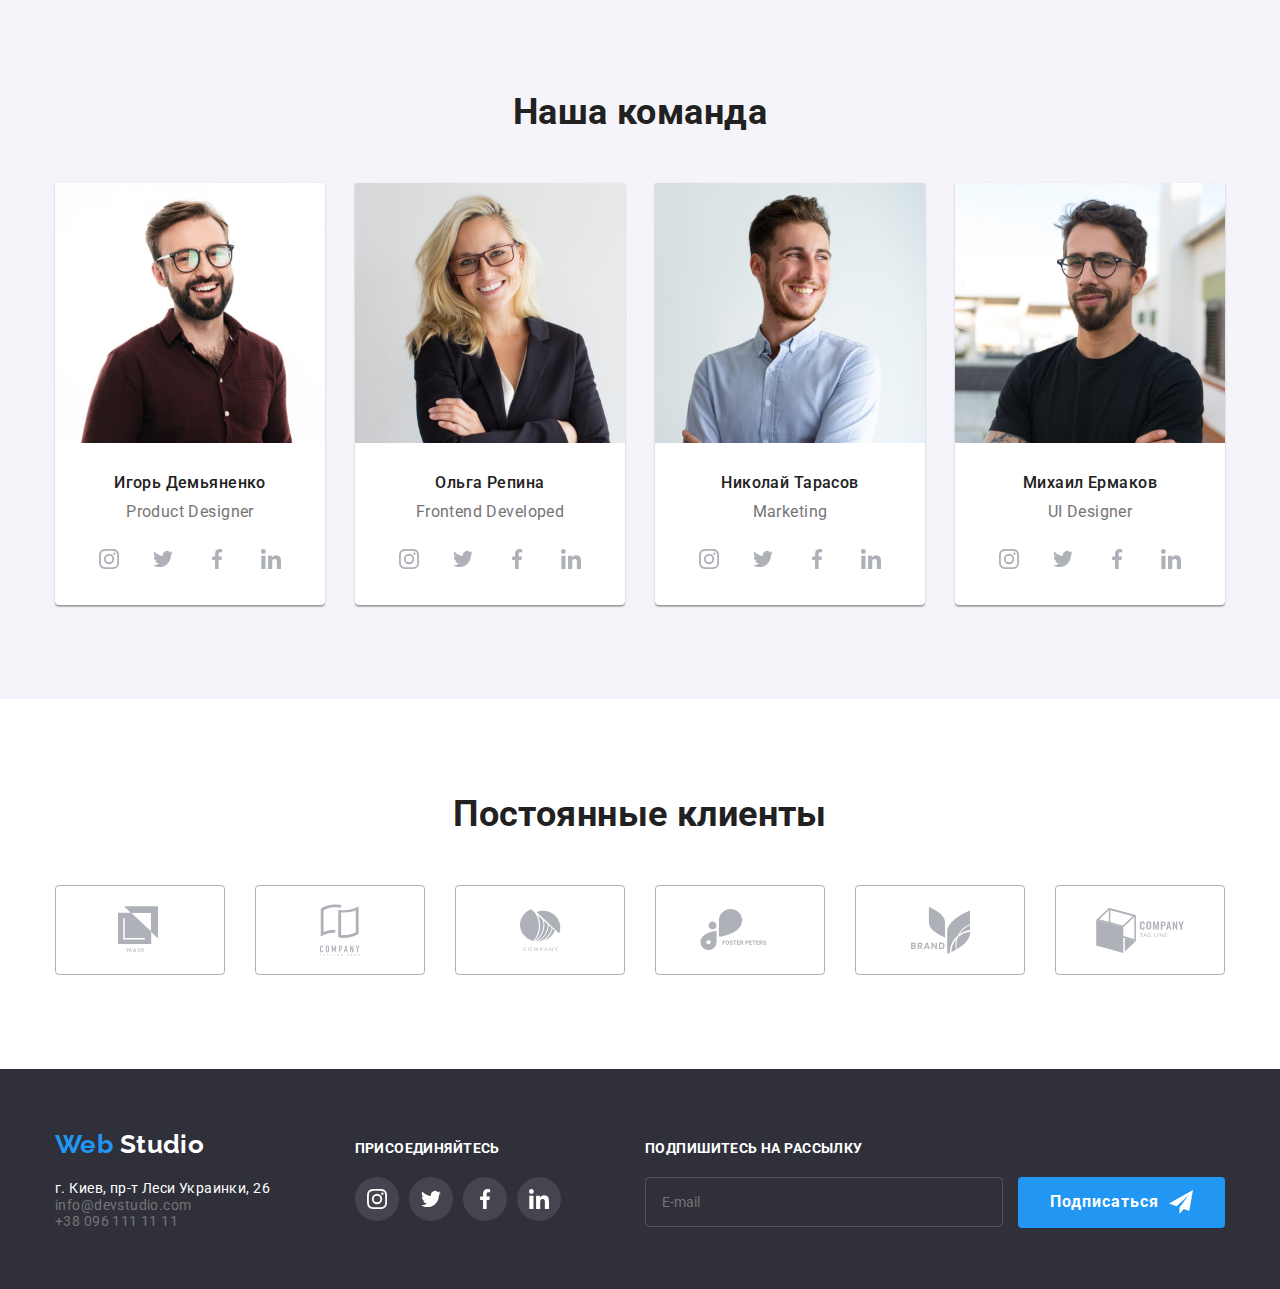
==== commit 03683f96: "Update index.html" ====
--- a/index.html
+++ b/index.html
@@ -407,6 +407,16 @@
         </ul>
 
       </div>
+      <div class="footer-form">
+        <b class="social-title reset">Подпишитесь на рассылку</b>
+        <form action="" class="footer-form-action">
+          <input type="email" name="mail" id="mail" placeholder="E-mail"> 
+          <button type="button" class="button reset-button">Подписаться  <svg width="24" height="24" class="footer-botton_icon">
+            <use href="./images/sprite.svg#icon-send"></use>
+          </svg> </button>
+        </form>
+      </div>
+    </div>
     </div>
 
   </footer>
@@ -418,16 +428,7 @@
           </svg>
         </button>
     </div>
-    <div class="footer-form">
-      <b class="social-title reset">Подпишитесь на рассылку</b>
-      <form action="" class="footer-form-action">
-        <input type="email" name="mail" id="mail" placeholder="E-mail"> 
-        <button type="button" class="button reset-button">Подписаться  <svg width="24" height="24" class="footer-botton_icon">
-          <use href="./images/sprite.svg#icon-send"></use>
-        </svg> </button>
-      </form>
-    </div>
-  </div>
+
   <script src="./js/modal.js"></script>
 </body>
 
--- a/css/style.css
+++ b/css/style.css
@@ -501,16 +501,18 @@
 
 /* Футер */
 .footer {
-display: flex;
-align-items: baseline;
-width: 1200px;
-margin-left: auto;
+ display: flex;
+ justify-content: space-between;
+ align-items: baseline;
+ width: 1200px;
+ margin-left: auto;
 margin-right: auto;
 padding-left: 15px;
-padding-right: 15px;
+padding-right: 15px;    
 padding-top: 60px;
 padding-bottom: 60px;
 }
+}
 
 .marg {
 margin-top: 9px;
@@ -527,9 +529,6 @@
     
 }
 
-.social {
-margin-left:69px;
-}
 
 .social-title {
 display: block;
